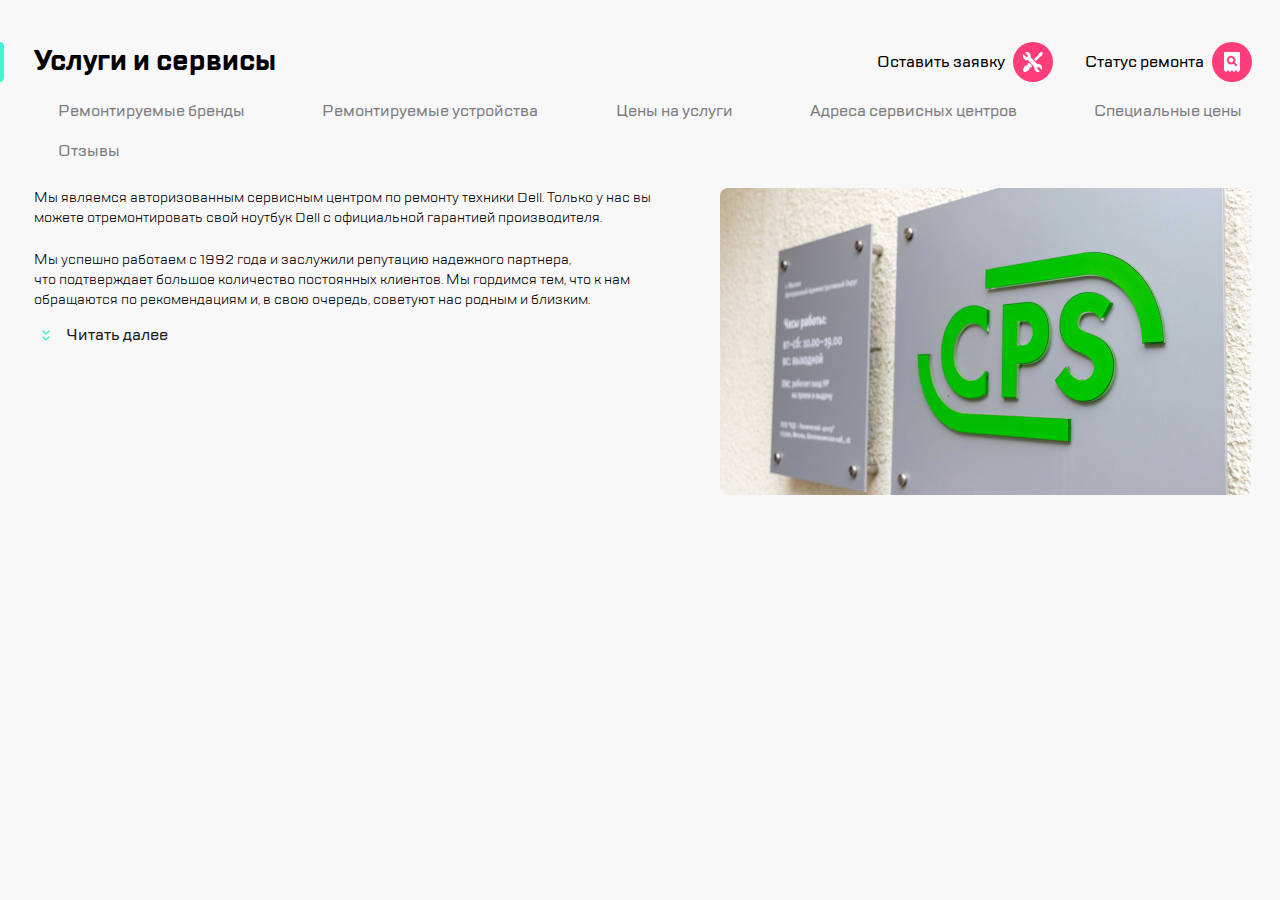
==== index.html @ 8fcddf39 "first" ====
<!DOCTYPE html>
<html lang="ru">
<head>
    <meta charset="UTF-8">
    <meta http-equiv="X-UA-Compatible" content="IE=edge">
    <meta name="viewport" content="width=device-width, initial-scale=1.0">
    <meta name="keywords" content="Сервисный центр, ремонт техники Dell ">  
    <link rel="stylesheet"   href="style.css">
    <title>Услуги и сервисы CPS </title>

</head>
<body>
      <div class="container">
        <header class="header">
            <div class="header__inner">
                <div class="header__menu">
                    <a class="btn header__btn" href="#"><img src="imgs/burger.svg" alt="Меню"></a>
                    <a class="header__logo" href="#"><img src="imgs/Group.svg" alt="Логотип CPS"></a>
                </div>
                <nav>
                    <ul class="header__nav">
                        <li class="hidden"><a class="btn header__btn" href="#"><img src="imgs/call.svg" alt="Заказать звонок"></a></li>
                        <li class="hidden"><a class="btn header__btn" href="#"><img src="imgs/chat.svg" alt="Чат"></a></li>
                        <li class="hidden"><a class="btn header__btn" href="#"><img src="imgs/profile.svg" alt="Профиль"></a></li>
                        <li class="hidden"><a class="btn header__btn" href="#"><img src="imgs/repair.svg" alt="Тех Поддержка"></a></li>
                        <li class="hidden"><a class="btn header__btn" href="#"><img src="imgs/checkstatus.svg" alt="Поиск"></a></li>
                    </ul>
                </nav>
            </div>
        </header>

    
        <section class="intro">
            <div class="intro__header">
                <h1 class="intro__title">Услуги и сервисы</h1>
                <div class="intro__btn">
                    <label class="hidden">
            <span class="intro__text-btn">Оставить заявку <button class="btn"><img
                    src="imgs/repair.svg" alt="Оставить заявку"></button>
            </span>
                    </label>
                    <label class="hidden">
                        <span class="intro__text-btn">Статус ремонта<button class="btn"><img
                                src="imgs/checkstatus.svg" alt="Статус ремонта"></button></span>
                    </label>
                </div>
            </div>
            <nav>
                <ul class="intro__nav">
                    <li class="intro__list-elem"><a class="intro__link" href="#">Ремонтируемые бренды</a></li>
                    <li class="intro__list-elem"><a class="intro__link" href="#">Ремонтируемые устройства</a></li>
                    <li class="intro__list-elem"><a class="intro__link" href="#">Цены на услуги</a></li>
                    <li class="intro__list-elem"><a class="intro__link" href="#">Адреса сервисных центров</a></li>
                    <li class="intro__list-elem"><a class="intro__link" href="#">Специальные цены</a></li>
                    <li class="intro__list-elem"><a class="intro__link" href="#">Отзывы</a></li>
                </ul>
            </nav>

            <div class="intro__main">
                <div class="intro__text">
                    <p class="text">Мы являемся авторизованным сервисным центром по ремонту техники Dell.
                        Только у нас вы можете отремонтировать свой ноутбук Dell с
                        официальной гарантией производителя.</p><br>
                    <p class="text">Мы успешно работаем с 1992 года и заслужили репутацию надежного партнера,</p>
                    <p class="text">что подтверждает большое количество постоянных клиентов. Мы гордимся тем,
                        что к нам обращаются по рекомендациям и, в свою очередь,
                        советуют нас родным и близким.</p>
                    <span class="intro__read-more">
                        Читать далее
                    </span>
                </div>
                <img src="imgs/cspphoto.png" class="intro__img" alt="Фото фирмы CPS">
            </div>
        </section>
</div>
    
</body>
</html>
---- style.css ----
@font-face {
    font-family: "TTLakes Regular";
    font-style: normal;
    font-weight: 400;
    src: local("TTLakes Regular"),
         local("TTLakes-Regular"),  
         url("fonts/TTLakes-Regular.woff") format("woff"),
         url("fonts/TTLakes-Regular.ttf") format("ttf");
}

@font-face {
    font-family: "TTLakes Medium";
    font-style: normal;
    font-weight: 400;
    src: local("TTLakes Medium"),
         local("TTLakes-Medium"),  
         url("fonts/TTLakes-Medium.woff") format("woff"),
         url("fonts/TTLakes-Regular.ttf") format("ttf");
}

@font-face {
    font-family: "TTLakes Bold";
    font-style: normal;
    font-weight: 700;
    src: local("TTLakes Bold"),
         local("TTLakes-Bold"),  
         url("fonts/TTLakes-Bold.woff") format("woff"),
         url("fonts/TTLakes-Bold.ttf") format("ttf");
}


* {
    margin: 0;
    font-family: "TTLakes Regular";
    background-color: #F8F8F8;
}

html {
    box-sizing: border-box;
  }

  *, *:before, *:after {
    box-sizing: inherit;
  }

ul {
    padding: 0;
}

li {
    list-style: none;
}

a {
    text-decoration: none;

}

.container {
background: #F8F8F8;
}

.header {
    background: #FFFFFF;
    display: none;
}

.header__inner {
    display: flex;
    padding: 24px;
    justify-content: space-between;
    align-items: center;
}

.header__btn {
    margin-right: 16px;
    position: relative;
}

li:last-of-type .header__btn {
    margin-right: 0;
}

.header__logo {
    display: flex;
}

.header__menu {
    display: flex;
    align-items: center;
    position: relative;
}

.header__menu::before {
    content: url("imgs/divider.svg");
    bottom: 5px;
    left: 60px;
    position: absolute;
}

.header__menu .header__btn {
    margin-right: 20px;
}

.header__logo {
    display: flex;
    margin-left: 20px;
}

.header__nav {
    display: flex;
    align-items: center;
    position: relative;
}

.header__nav::after {
    position: absolute;
    content: url("imgs/divider.svg");
    right: 115px;
    top: 5px;
  
}

.header__nav .hidden:nth-child(3) {
    margin-right: 26px;
}

.intro {
    padding: 42px 28px 11px 34px;
}

.intro__title::before {
    content: url("imgs/highlight.svg");
    position: absolute;
    left: 0;
}

.intro__header {
    display: flex;
    justify-content: space-between;
    margin-bottom: 8px;
}

.intro__title {
    font-family: "TTLakes Bold";
    font-size: 28px;
}

.btn {
    display: flex;
    justify-content: center;
    align-items: center;
    width: 40px;
    height: 40px;
    background: #FF3E79;
    border-radius: 50%;
    border: none;
    cursor: pointer;
}

.intro__text-btn {
    font-family:"TTLakes Medium";
}

.intro__text-btn .btn {
    margin-left: 8px;
}

.intro .intro__btn {
    display: flex;
    justify-content: flex-end;
}

.intro__btn label span {
    display: flex;
    align-items: center;
}

.intro__text-btn:first-child {
    margin-left: 32px;
}

.intro__nav {
    display: flex;
    position: relative;
    justify-content: space-between;
    
}

.intro__link {
    font-family: "TTLakes Medium";
    font-size: 16px;
    color: #7E7E82;
}

.intro__list-elem {
    color: #7E7E82;
    padding: 8px 21px 7px 22px;
    margin-bottom: 57px;
    white-space: nowrap;
    border: 2px solid #F8F8F8;
    background: #F8F8F8;
}

.intro__list-elem:hover {
    padding: 8px 21px 7px 22px;
    background-color: white;
    border: 2px solid #B8FFEC;
    border-radius: 6px;
}


.intro__list-elem:last-child {
    position: absolute;
    top: 40px;
}

.intro__list-elem:nth-child(5) {
    padding: 8px 8px 7px 22px;
}

.intro__main {
    display: flex;
    width: 100%;
}



.intro__text {
    flex-grow: 1;  
    padding-right: 36px;
    font-weight: normal;
}

.intro__text .text {
    font-size: 14px;
    line-height: 20px;
}

.intro__img {
    flex-grow: 1;
    border-radius: 8px;
}

.intro__read-more {
    display: flex;
    margin-top: 13px;
    font-family:"TTLakes Medium";
    font-size: 16px; 
    line-height: 24px; 
    color: #1B1C21;
    cursor: pointer;
}

.intro__read-more::before {
    content: url("imgs/expand.svg");
    margin-right: 8px;
}

@media screen and (min-width: 320px) and (max-width: 1120px) {
    .intro__nav {
        overflow-x: scroll;
    }
    
    .intro__nav::-webkit-scrollbar {
			display: none;
		}
    

    .intro__list-elem {
        margin-bottom: 32px;
    }

    .intro__list-elem:nth-child(5) {
        padding: 8px 21px 7px 22px;
    }

    .intro__list-elem:last-child {
        position: static;
    }

    .header {
        display: block;
    }

    .intro__header {
        width: 100%;
    }

    .intro__text p:nth-child(4) {
        display: none;
    }

    .intro__title::before {
        left: 0;

    }

    .intro__btn .hidden {
        display: none;
    }

    @media screen and (min-width: 320px) and (max-width: 767px) {
        .header__logo {
            margin: 0;
            padding-right: 38px;
        }
    
        .header {
            display: block;
        }
    
    
        .intro__main {
            width: 100%;
            flex-direction: column;
        }
    
        .header__menu::before {
            display: none;
        }
    
        .intro__text p:nth-child(4) {
            display: none;
        }
    
        .intro__text p:nth-child(3) {
            display: none;
        }
    
        .header__nav .hidden:nth-child(-n+3) {
            display: none;
        }
    
        .intro {
            padding: 0;
        }
    
        .intro__text {
            padding: 0 16px 0 16px;
        }
    
        .intro__nav {
            padding-left: 16px;
        }
    
        .intro__title {
            padding-left: 12px;
        }
    
        h1 {
            padding: 24px 0 0 0;
        }
    
        .header__logo::before {
            display: none;
        }
    }
    

}
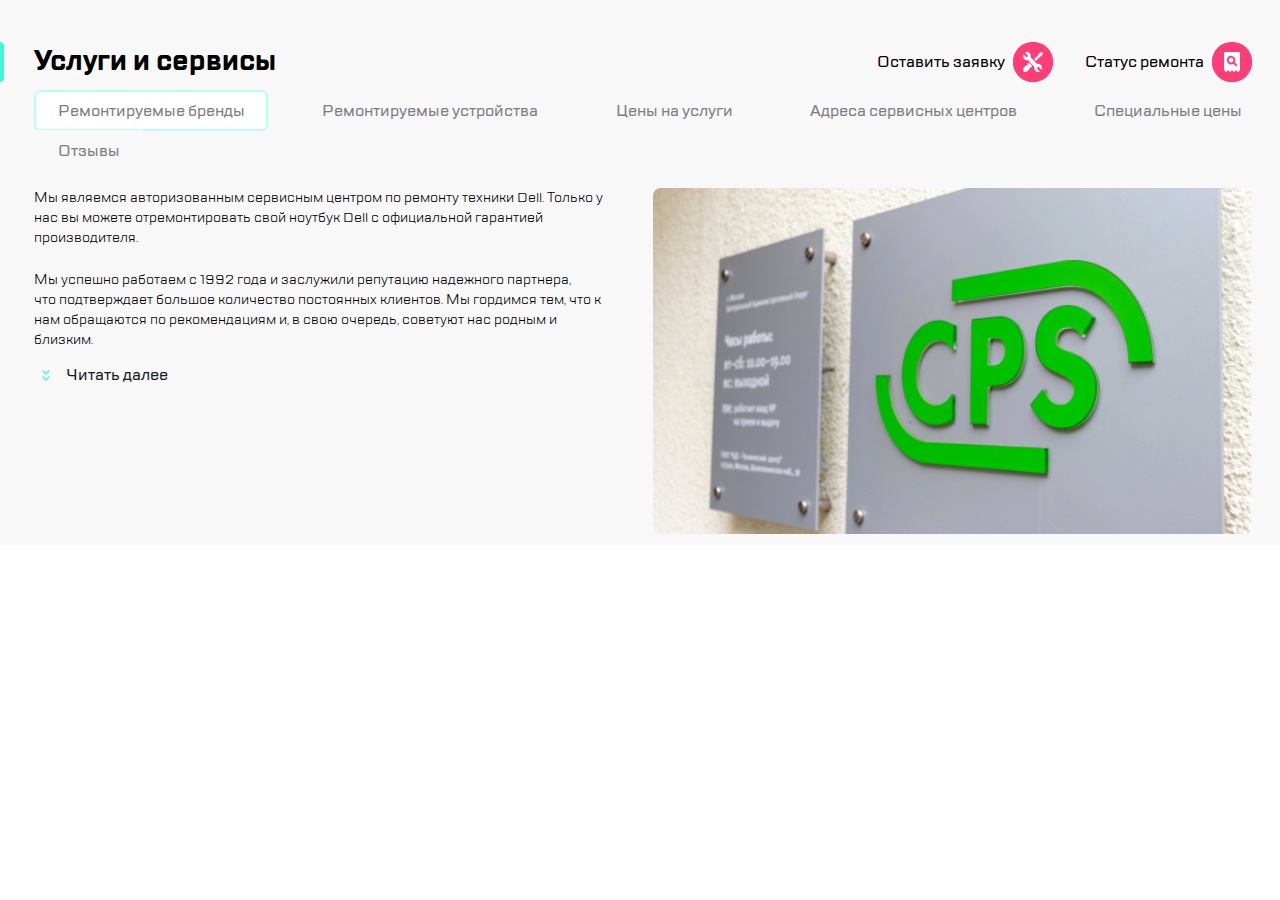
==== commit b3b33f4d: "Исправила фон топ бара, добавила модификатор active и прописала стиль, согласно макету, на ширине 76" ====
--- a/index.html
+++ b/index.html
@@ -47,7 +47,7 @@
             </div>
             <nav>
                 <ul class="intro__nav">
-                    <li class="intro__list-elem"><a class="intro__link" href="#">Ремонтируемые бренды</a></li>
+                    <li class="intro__list-elem intro__list-elem--active"><a class="intro__link" href="#">Ремонтируемые бренды</a></li>
                     <li class="intro__list-elem"><a class="intro__link" href="#">Ремонтируемые устройства</a></li>
                     <li class="intro__list-elem"><a class="intro__link" href="#">Цены на услуги</a></li>
                     <li class="intro__list-elem"><a class="intro__link" href="#">Адреса сервисных центров</a></li>
--- a/style.css
+++ b/style.css
@@ -32,7 +32,7 @@
 * {
     margin: 0;
     font-family: "TTLakes Regular";
-    background-color: #F8F8F8;
+    
 }
 
 html {
@@ -61,7 +61,7 @@
 }
 
 .header {
-    background: #FFFFFF;
+    background: white;
     display: none;
 }
 
@@ -70,11 +70,13 @@
     padding: 24px;
     justify-content: space-between;
     align-items: center;
+    
 }
 
 .header__btn {
     margin-right: 16px;
     position: relative;
+    
 }
 
 li:last-of-type .header__btn {
@@ -83,12 +85,14 @@
 
 .header__logo {
     display: flex;
+    
 }
 
 .header__menu {
     display: flex;
     align-items: center;
     position: relative;
+    
 }
 
 .header__menu::before {
@@ -209,6 +213,12 @@
     border-radius: 6px;
 }
 
+.intro__list-elem--active {
+    padding: 8px 21px 7px 22px;
+    background-color: white;
+    border: 2px solid #B8FFEC;
+    border-radius: 6px;
+}
 
 .intro__list-elem:last-child {
     position: absolute;
@@ -227,7 +237,8 @@
 
 
 .intro__text {
-    flex-grow: 1;  
+    flex-grow: 1;
+    flex-basis: 40px;   
     padding-right: 36px;
     font-weight: normal;
 }
@@ -239,6 +250,7 @@
 
 .intro__img {
     flex-grow: 1;
+    flex-basis: 20px;
     border-radius: 8px;
 }
 
@@ -281,6 +293,7 @@
 
     .header {
         display: block;
+        background-color: white;
     }
 
     .intro__header {
@@ -299,6 +312,9 @@
     .intro__btn .hidden {
         display: none;
     }
+
+  
+
 
     @media screen and (min-width: 320px) and (max-width: 767px) {
         .header__logo {
@@ -310,7 +326,6 @@
             display: block;
         }
     
-    
         .intro__main {
             width: 100%;
             flex-direction: column;
@@ -357,6 +372,14 @@
         }
     }
     
-
-}
-
+  @media screen and (min-width: 768px) and (max-width: 1119px) {
+        .intro__text {
+         width: 50%;
+        }
+
+        .intro__img {
+         width: 50%;
+        }
+    }
+}
+
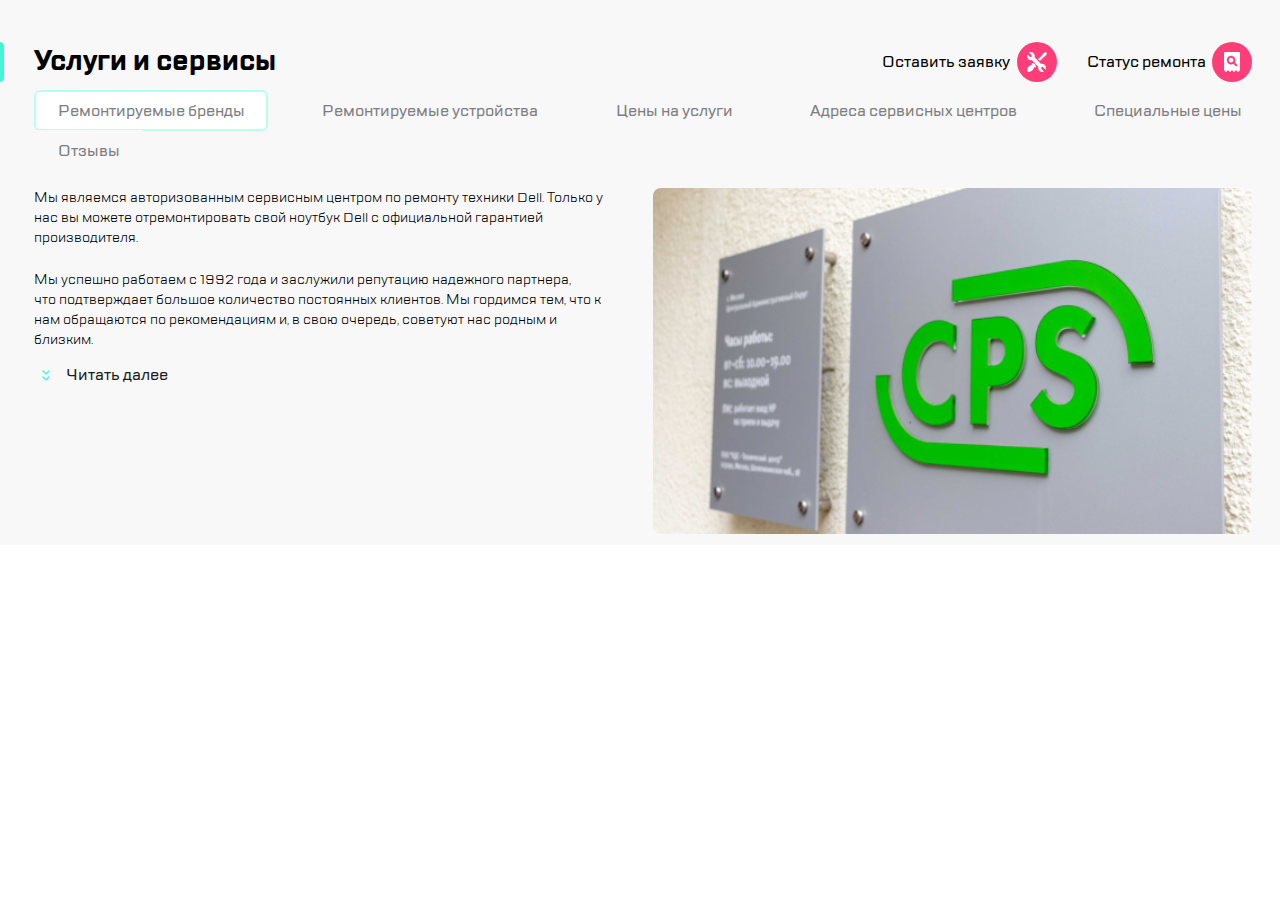
==== commit efcdc94c: "поменяла картинки на иконки, добавила новый  файл html,скорректировала стили" ====
--- a/index.html
+++ b/index.html
@@ -14,7 +14,7 @@
         <header class="header">
             <div class="header__inner">
                 <div class="header__menu">
-                    <a class="btn header__btn" href="#"><img src="imgs/burger.svg" alt="Меню"></a>
+                    <a class="btn header__btn" href="#"><img src="imgs/icburger.svg" alt="Меню"></a>
                     <a class="header__logo" href="#"><img src="imgs/Group.svg" alt="Логотип CPS"></a>
                 </div>
                 <nav>
@@ -32,27 +32,25 @@
     
         <section class="intro">
             <div class="intro__header">
-                <h1 class="intro__title">Услуги и сервисы</h1>
-                <div class="intro__btn">
-                    <label class="hidden">
-            <span class="intro__text-btn">Оставить заявку <button class="btn"><img
-                    src="imgs/repair.svg" alt="Оставить заявку"></button>
-            </span>
-                    </label>
-                    <label class="hidden">
-                        <span class="intro__text-btn">Статус ремонта<button class="btn"><img
-                                src="imgs/checkstatus.svg" alt="Статус ремонта"></button></span>
-                    </label>
+                <h1 class="title intro__title">Услуги и сервисы</h1>
+                <div class="intro__header-btn">
+                    <div class="hidden">
+                        <button class="btn intro__btn intro__btn--repair"><img src="imgs/repair.svg" alt="Оставить заявку"></button>
+                    </div>
+
+                    <div class="hidden">
+                        <button class="btn intro__btn intro__btn--checkstatus"> <img src="imgs/checkstatus.svg" alt="Статус ремонта"></button>
+                    </div>
                 </div>
             </div>
             <nav>
-                <ul class="intro__nav">
-                    <li class="intro__list-elem intro__list-elem--active"><a class="intro__link" href="#">Ремонтируемые бренды</a></li>
-                    <li class="intro__list-elem"><a class="intro__link" href="#">Ремонтируемые устройства</a></li>
-                    <li class="intro__list-elem"><a class="intro__link" href="#">Цены на услуги</a></li>
-                    <li class="intro__list-elem"><a class="intro__link" href="#">Адреса сервисных центров</a></li>
-                    <li class="intro__list-elem"><a class="intro__link" href="#">Специальные цены</a></li>
-                    <li class="intro__list-elem"><a class="intro__link" href="#">Отзывы</a></li>
+                <ul class="nav intro__nav">
+                    <li class="nav__list-elem nav__list-elem--active"><a class="nav__link" href="#">Ремонтируемые бренды</a></li>
+                    <li class="nav__list-elem"><a class="nav__link" href="#">Ремонтируемые устройства</a></li>
+                    <li class="nav__list-elem"><a class="nav__link" href="#">Цены на услуги</a></li>
+                    <li class="nav__list-elem"><a class="nav__link" href="#">Адреса сервисных центров</a></li>
+                    <li class="nav__list-elem"><a class="nav__link" href="#">Специальные цены</a></li>
+                    <li class="nav__list-elem"><a class="nav__link" href="#">Отзывы</a></li>
                 </ul>
             </nav>
 
--- a/style.css
+++ b/style.css
@@ -32,7 +32,6 @@
 * {
     margin: 0;
     font-family: "TTLakes Regular";
-    
 }
 
 html {
@@ -43,19 +42,6 @@
     box-sizing: inherit;
   }
 
-ul {
-    padding: 0;
-}
-
-li {
-    list-style: none;
-}
-
-a {
-    text-decoration: none;
-
-}
-
 .container {
 background: #F8F8F8;
 }
@@ -70,29 +56,21 @@
     padding: 24px;
     justify-content: space-between;
     align-items: center;
-    
 }
 
 .header__btn {
     margin-right: 16px;
-    position: relative;
-    
+    position: relative; 
 }
 
 li:last-of-type .header__btn {
     margin-right: 0;
 }
 
-.header__logo {
-    display: flex;
-    
-}
-
 .header__menu {
     display: flex;
     align-items: center;
     position: relative;
-    
 }
 
 .header__menu::before {
@@ -122,7 +100,6 @@
     content: url("imgs/divider.svg");
     right: 115px;
     top: 5px;
-  
 }
 
 .header__nav .hidden:nth-child(3) {
@@ -145,7 +122,7 @@
     margin-bottom: 8px;
 }
 
-.intro__title {
+.title {
     font-family: "TTLakes Bold";
     font-size: 28px;
 }
@@ -162,42 +139,51 @@
     cursor: pointer;
 }
 
-.intro__text-btn {
-    font-family:"TTLakes Medium";
-}
-
-.intro__text-btn .btn {
-    margin-left: 8px;
-}
-
-.intro .intro__btn {
-    display: flex;
-    justify-content: flex-end;
-}
-
-.intro__btn label span {
-    display: flex;
-    align-items: center;
-}
-
-.intro__text-btn:first-child {
-    margin-left: 32px;
-}
-
-.intro__nav {
+.intro__header-btn {
+    display: flex;
+}
+
+.intro__btn:first-child {
+margin-left: 155px;
+}
+
+.intro__btn--repair::before {
+    content: "Оставить заявку";
+    font-family: "TTLakes Medium";
+    font-size: 16px;
+    text-wrap: nowrap;
+    position: absolute;
+    right: 270px; 
+    
+}
+
+.intro__btn--checkstatus::before {
+    content: "Статус ремонта";
+    font-family: "TTLakes Medium";
+    font-size: 16px;
+    text-wrap: nowrap;
+    position: absolute;
+    right: 74px; 
+    
+}
+
+.nav {
     display: flex;
     position: relative;
     justify-content: space-between;
-    
-}
-
-.intro__link {
+    padding: 0;
+    
+}
+
+.nav__link {
     font-family: "TTLakes Medium";
+    text-decoration: none;
     font-size: 16px;
     color: #7E7E82;
 }
 
-.intro__list-elem {
+.nav__list-elem {
+    list-style: none;
     color: #7E7E82;
     padding: 8px 21px 7px 22px;
     margin-bottom: 57px;
@@ -206,26 +192,26 @@
     background: #F8F8F8;
 }
 
-.intro__list-elem:hover {
+.nav__list-elem:hover {
     padding: 8px 21px 7px 22px;
     background-color: white;
     border: 2px solid #B8FFEC;
     border-radius: 6px;
 }
 
-.intro__list-elem--active {
+.nav__list-elem--active {
     padding: 8px 21px 7px 22px;
     background-color: white;
     border: 2px solid #B8FFEC;
     border-radius: 6px;
 }
 
-.intro__list-elem:last-child {
+.nav__list-elem:last-child {
     position: absolute;
     top: 40px;
 }
 
-.intro__list-elem:nth-child(5) {
+.nav__list-elem:nth-child(5) {
     padding: 8px 8px 7px 22px;
 }
 
@@ -270,24 +256,24 @@
 }
 
 @media screen and (min-width: 320px) and (max-width: 1120px) {
-    .intro__nav {
+    .nav {
         overflow-x: scroll;
     }
     
-    .intro__nav::-webkit-scrollbar {
+    .nav::-webkit-scrollbar {
 			display: none;
 		}
     
 
-    .intro__list-elem {
+    .nav__list-elem {
         margin-bottom: 32px;
     }
 
-    .intro__list-elem:nth-child(5) {
+    .nav__list-elem:nth-child(5) {
         padding: 8px 21px 7px 22px;
     }
 
-    .intro__list-elem:last-child {
+    .nav__list-elem:last-child {
         position: static;
     }
 
@@ -309,7 +295,11 @@
 
     }
 
-    .intro__btn .hidden {
+    .hidden {
+        list-style: none;
+    }
+
+    .intro__header-btn .hidden {
         display: none;
     }
 
@@ -360,11 +350,7 @@
         }
     
         .intro__title {
-            padding-left: 12px;
-        }
-    
-        h1 {
-            padding: 24px 0 0 0;
+            padding: 24px 0 0 12px;
         }
     
         .header__logo::before {
@@ -383,3 +369,126 @@
     }
 }
 
+
+.burger {
+    width:320px;
+    background: #FFF;
+    box-shadow: 16px 0px 52px 0px rgba(14, 24, 80, 0.20), 
+                -2px 0px 4px 0px rgba(69, 79, 126, 0.02);
+
+}
+
+.header-burger__inner {
+    display: flex;
+    justify-content: space-between;
+    align-items: center;
+    padding: 18px 24px 46px 24px;
+}
+
+.header-burger__menu {
+    display: flex;
+    align-items: center;
+
+}
+
+.btn:hover {
+    transition: 0.3s;
+    opacity: 0.7;
+}
+
+.header-burger__btn-exit {
+   margin-right: 16px;
+}
+
+.main-burger {
+   padding-left: 24px;
+}
+
+.main-burger__list {
+    display: flex;
+    flex-direction: column;
+    margin: 0;
+    padding: 0;
+    gap: 32px;
+    list-style: none;
+}
+
+.main-burger__link {
+   position: relative;
+   font-family: "TTLakes Medium";
+   font-size: 16px;
+   line-height: 24px;
+   text-decoration: none;
+   color: #1B1C21;
+}
+
+.main-burger__link--active::before {
+     content: url("imgs/highlight.svg");
+     position: absolute;
+     left: -23px;
+     top:-6px;
+}
+
+.main-burger__link:hover {
+    color:rgba(126, 126, 130, 1);
+    transform: scale(1.1) translateX(15px);
+}
+
+.main-burger__link--active{
+    color: rgba(126, 126, 130, 1);
+}
+
+.main-burger__link:first-child:hover {
+    color:rgba(126, 126, 130, 1);
+    transform: none;
+}
+
+.footer-burger {
+    padding: 268px 0 32px 24px;
+}
+
+.footer-burger__nav {
+    display: flex;
+    gap:16px;
+    padding-bottom: 16px;
+}
+
+.adress {
+    font-family: "TTLakes Medium";
+}
+
+.phone-number {
+    display: block;
+    font-family: "TTLakes Bold";
+    font-size: 24px;
+}
+
+.footer-burger__phone-number {
+    padding: 12px 0 40px 0;
+}
+
+.footer-burger__change-language {
+    display: flex;
+    gap:6px;
+}
+
+.btn-lang {
+all: unset;
+cursor: pointer;
+font-family: "TTLakes Medium";
+}
+
+.btn-lang:first-child {
+    color:#7E7E82;
+}
+
+.btn-lang:hover {
+    transition: 0.3s;
+    opacity: 0.7;
+}
+
+.btn-lang--active:hover {
+    opacity: unset;
+}
+
+
